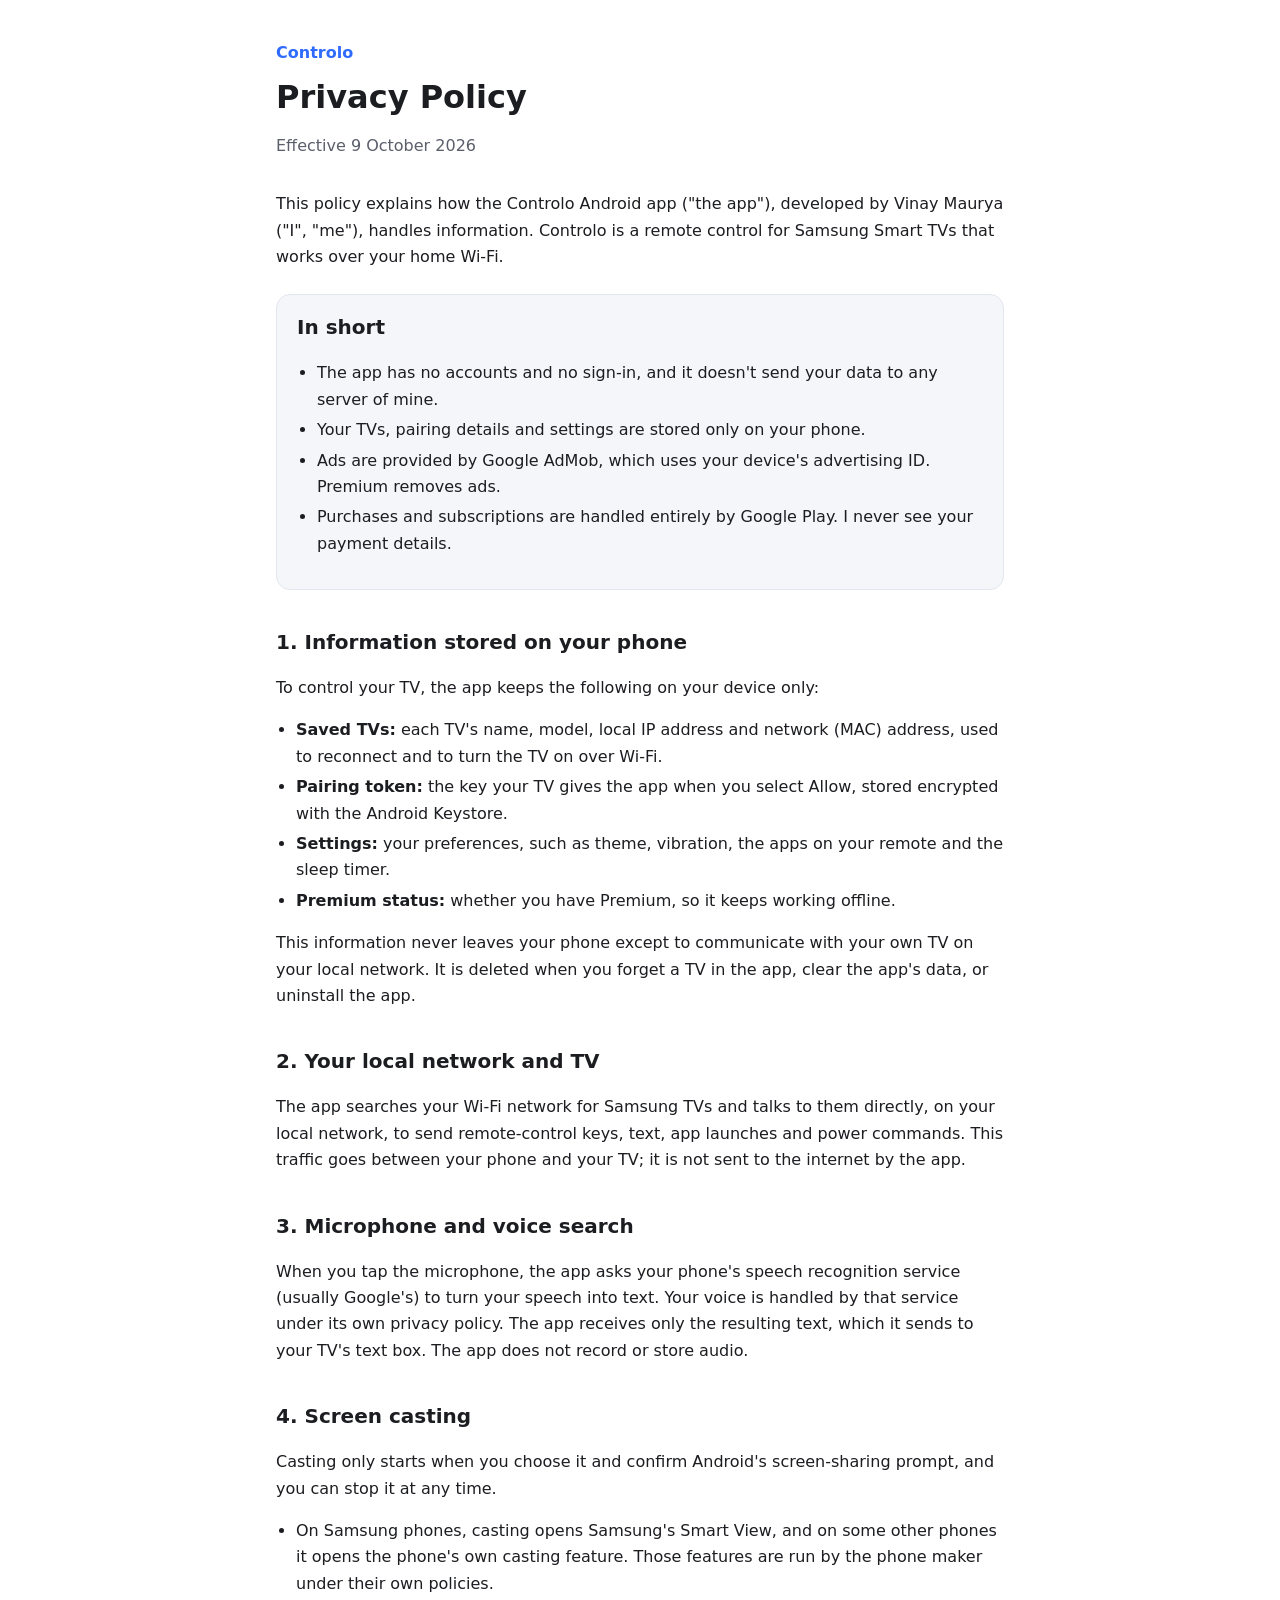
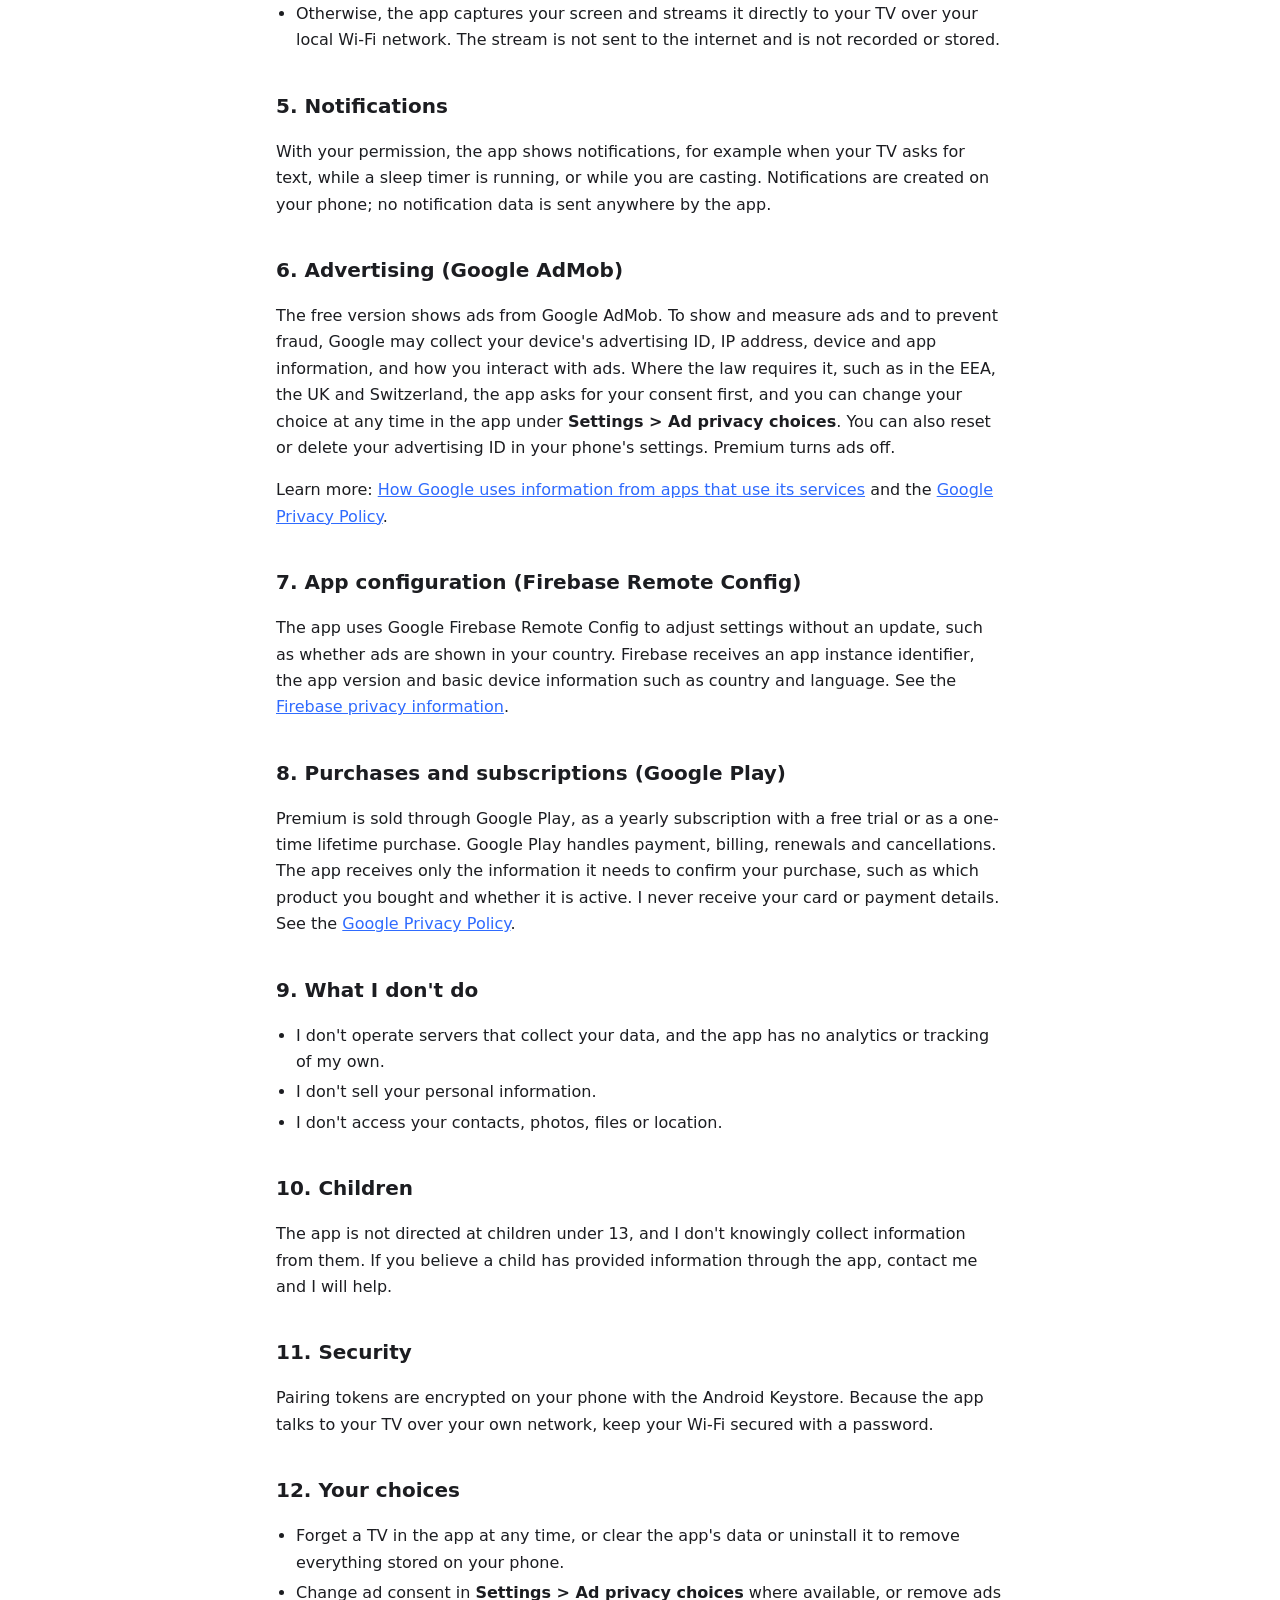
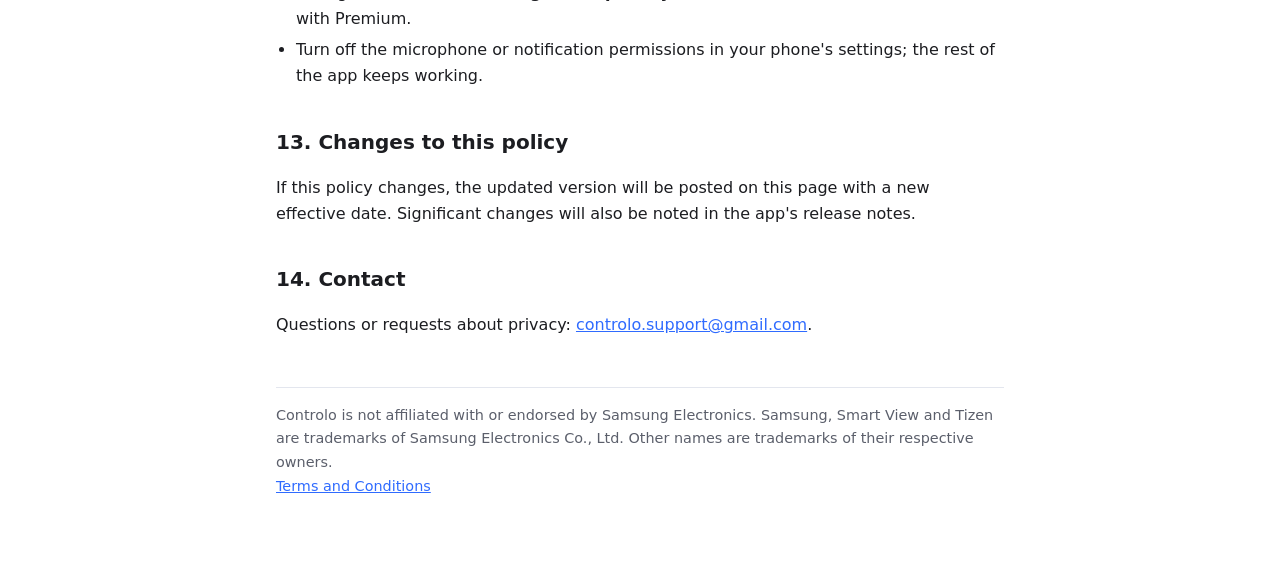
==== privacy.html @ ade0541f "Add Controlo privacy policy and terms pages Privacy Policy and Terms and Conditions for the Controlo" ====
<!doctype html>
<html lang="en">
<head>
  <meta charset="utf-8">
  <meta name="viewport" content="width=device-width, initial-scale=1">
  <title>Controlo Privacy Policy</title>
  <meta name="description" content="How Controlo, the Wi-Fi remote for Samsung Smart TVs, handles your information.">
  <link rel="stylesheet" href="style.css">
</head>
<body>
<main>
  <header>
    <a class="brand" href="index.html">Controlo</a>
    <h1>Privacy Policy</h1>
    <p class="muted">Effective 9 October 2026</p>
  </header>

  <p>This policy explains how the Controlo Android app ("the app"), developed by Vinay Maurya ("I", "me"),
    handles information. Controlo is a remote control for Samsung Smart TVs that works over your home
    Wi-Fi.</p>

  <div class="summary">
    <h2>In short</h2>
    <ul>
      <li>The app has no accounts and no sign-in, and it doesn't send your data to any server of mine.</li>
      <li>Your TVs, pairing details and settings are stored only on your phone.</li>
      <li>Ads are provided by Google AdMob, which uses your device's advertising ID. Premium removes ads.</li>
      <li>Purchases and subscriptions are handled entirely by Google Play. I never see your payment details.</li>
    </ul>
  </div>

  <h2>1. Information stored on your phone</h2>
  <p>To control your TV, the app keeps the following on your device only:</p>
  <ul>
    <li><strong>Saved TVs:</strong> each TV's name, model, local IP address and network (MAC) address, used to
      reconnect and to turn the TV on over Wi-Fi.</li>
    <li><strong>Pairing token:</strong> the key your TV gives the app when you select Allow, stored encrypted
      with the Android Keystore.</li>
    <li><strong>Settings:</strong> your preferences, such as theme, vibration, the apps on your remote and the
      sleep timer.</li>
    <li><strong>Premium status:</strong> whether you have Premium, so it keeps working offline.</li>
  </ul>
  <p>This information never leaves your phone except to communicate with your own TV on your local network. It
    is deleted when you forget a TV in the app, clear the app's data, or uninstall the app.</p>

  <h2>2. Your local network and TV</h2>
  <p>The app searches your Wi-Fi network for Samsung TVs and talks to them directly, on your local network, to
    send remote-control keys, text, app launches and power commands. This traffic goes between your phone and
    your TV; it is not sent to the internet by the app.</p>

  <h2>3. Microphone and voice search</h2>
  <p>When you tap the microphone, the app asks your phone's speech recognition service (usually Google's) to turn
    your speech into text. Your voice is handled by that service under its own privacy policy. The app receives
    only the resulting text, which it sends to your TV's text box. The app does not record or store audio.</p>

  <h2>4. Screen casting</h2>
  <p>Casting only starts when you choose it and confirm Android's screen-sharing prompt, and you can stop it at
    any time.</p>
  <ul>
    <li>On Samsung phones, casting opens Samsung's Smart View, and on some other phones it opens the phone's own
      casting feature. Those features are run by the phone maker under their own policies.</li>
    <li>Otherwise, the app captures your screen and streams it directly to your TV over your local Wi-Fi network.
      The stream is not sent to the internet and is not recorded or stored.</li>
  </ul>

  <h2>5. Notifications</h2>
  <p>With your permission, the app shows notifications, for example when your TV asks for text, while a sleep
    timer is running, or while you are casting. Notifications are created on your phone; no notification data is
    sent anywhere by the app.</p>

  <h2>6. Advertising (Google AdMob)</h2>
  <p>The free version shows ads from Google AdMob. To show and measure ads and to prevent fraud, Google may
    collect your device's advertising ID, IP address, device and app information, and how you interact with ads.
    Where the law requires it, such as in the EEA, the UK and Switzerland, the app asks for your consent first, and
    you can change your choice at any time in the app under <strong>Settings &gt; Ad privacy choices</strong>.
    You can also reset or delete your advertising ID in your phone's settings. Premium turns ads off.</p>
  <p>Learn more: <a href="https://policies.google.com/technologies/partner-sites">How Google uses information from
    apps that use its services</a> and the <a href="https://policies.google.com/privacy">Google Privacy Policy</a>.</p>

  <h2>7. App configuration (Firebase Remote Config)</h2>
  <p>The app uses Google Firebase Remote Config to adjust settings without an update, such as whether ads are shown
    in your country. Firebase receives an app instance identifier, the app version and basic device information
    such as country and language. See the <a href="https://firebase.google.com/support/privacy">Firebase privacy
    information</a>.</p>

  <h2>8. Purchases and subscriptions (Google Play)</h2>
  <p>Premium is sold through Google Play, as a yearly subscription with a free trial or as a one-time lifetime
    purchase. Google Play handles payment, billing, renewals and cancellations. The app receives only the
    information it needs to confirm your purchase, such as which product you bought and whether it is active.
    I never receive your card or payment details. See the
    <a href="https://policies.google.com/privacy">Google Privacy Policy</a>.</p>

  <h2>9. What I don't do</h2>
  <ul>
    <li>I don't operate servers that collect your data, and the app has no analytics or tracking of my own.</li>
    <li>I don't sell your personal information.</li>
    <li>I don't access your contacts, photos, files or location.</li>
  </ul>

  <h2>10. Children</h2>
  <p>The app is not directed at children under 13, and I don't knowingly collect information from them. If you
    believe a child has provided information through the app, contact me and I will help.</p>

  <h2>11. Security</h2>
  <p>Pairing tokens are encrypted on your phone with the Android Keystore. Because the app talks to your TV over
    your own network, keep your Wi-Fi secured with a password.</p>

  <h2>12. Your choices</h2>
  <ul>
    <li>Forget a TV in the app at any time, or clear the app's data or uninstall it to remove everything stored on
      your phone.</li>
    <li>Change ad consent in <strong>Settings &gt; Ad privacy choices</strong> where available, or remove ads with
      Premium.</li>
    <li>Turn off the microphone or notification permissions in your phone's settings; the rest of the app keeps
      working.</li>
  </ul>

  <h2>13. Changes to this policy</h2>
  <p>If this policy changes, the updated version will be posted on this page with a new effective date. Significant
    changes will also be noted in the app's release notes.</p>

  <h2>14. Contact</h2>
  <p>Questions or requests about privacy: <a href="mailto:controlo.support@gmail.com">controlo.support@gmail.com</a>.</p>

  <footer>
    Controlo is not affiliated with or endorsed by Samsung Electronics. Samsung, Smart View and Tizen are
    trademarks of Samsung Electronics Co., Ltd. Other names are trademarks of their respective owners.<br>
    <a href="terms.html">Terms and Conditions</a>
  </footer>
</main>
</body>
</html>
---- style.css ----
:root {
  --bg: #ffffff;
  --text: #1c1d21;
  --muted: #5b5f6b;
  --accent: #2f6bff;
  --card: #f4f6fa;
  --border: #e3e6ee;
}

@media (prefers-color-scheme: dark) {
  :root {
    --bg: #111317;
    --text: #e8eaf0;
    --muted: #a3a8b5;
    --accent: #7aa2ff;
    --card: #1b1e24;
    --border: #2a2e37;
  }
}

* { box-sizing: border-box; }

body {
  margin: 0;
  background: var(--bg);
  color: var(--text);
  font: 16px/1.65 system-ui, -apple-system, "Segoe UI", Roboto, "Helvetica Neue", Arial, sans-serif;
}

main {
  max-width: 760px;
  margin: 0 auto;
  padding: 40px 16px 64px;
}

header { margin-bottom: 32px; }

.brand {
  display: inline-block;
  font-weight: 700;
  color: var(--accent);
  text-decoration: none;
  margin-bottom: 12px;
}

h1 { font-size: 2rem; line-height: 1.2; margin: 0 0 8px; }
h2 { font-size: 1.25rem; margin: 36px 0 8px; }
h3 { font-size: 1.05rem; margin: 20px 0 4px; }

p, li { color: var(--text); }
.muted { color: var(--muted); }
a { color: var(--accent); }

ul { padding-left: 1.25rem; }
li { margin: 4px 0; }

.summary {
  background: var(--card);
  border: 1px solid var(--border);
  border-radius: 14px;
  padding: 16px 20px;
  margin: 24px 0;
}
.summary h2 { margin-top: 0; }

.cards { display: grid; gap: 12px; margin-top: 24px; }
.card {
  display: block;
  background: var(--card);
  border: 1px solid var(--border);
  border-radius: 14px;
  padding: 18px 20px;
  color: var(--text);
  text-decoration: none;
}
.card strong { display: block; font-size: 1.1rem; color: var(--accent); }

footer {
  margin-top: 48px;
  padding-top: 16px;
  border-top: 1px solid var(--border);
  font-size: 0.9rem;
  color: var(--muted);
}
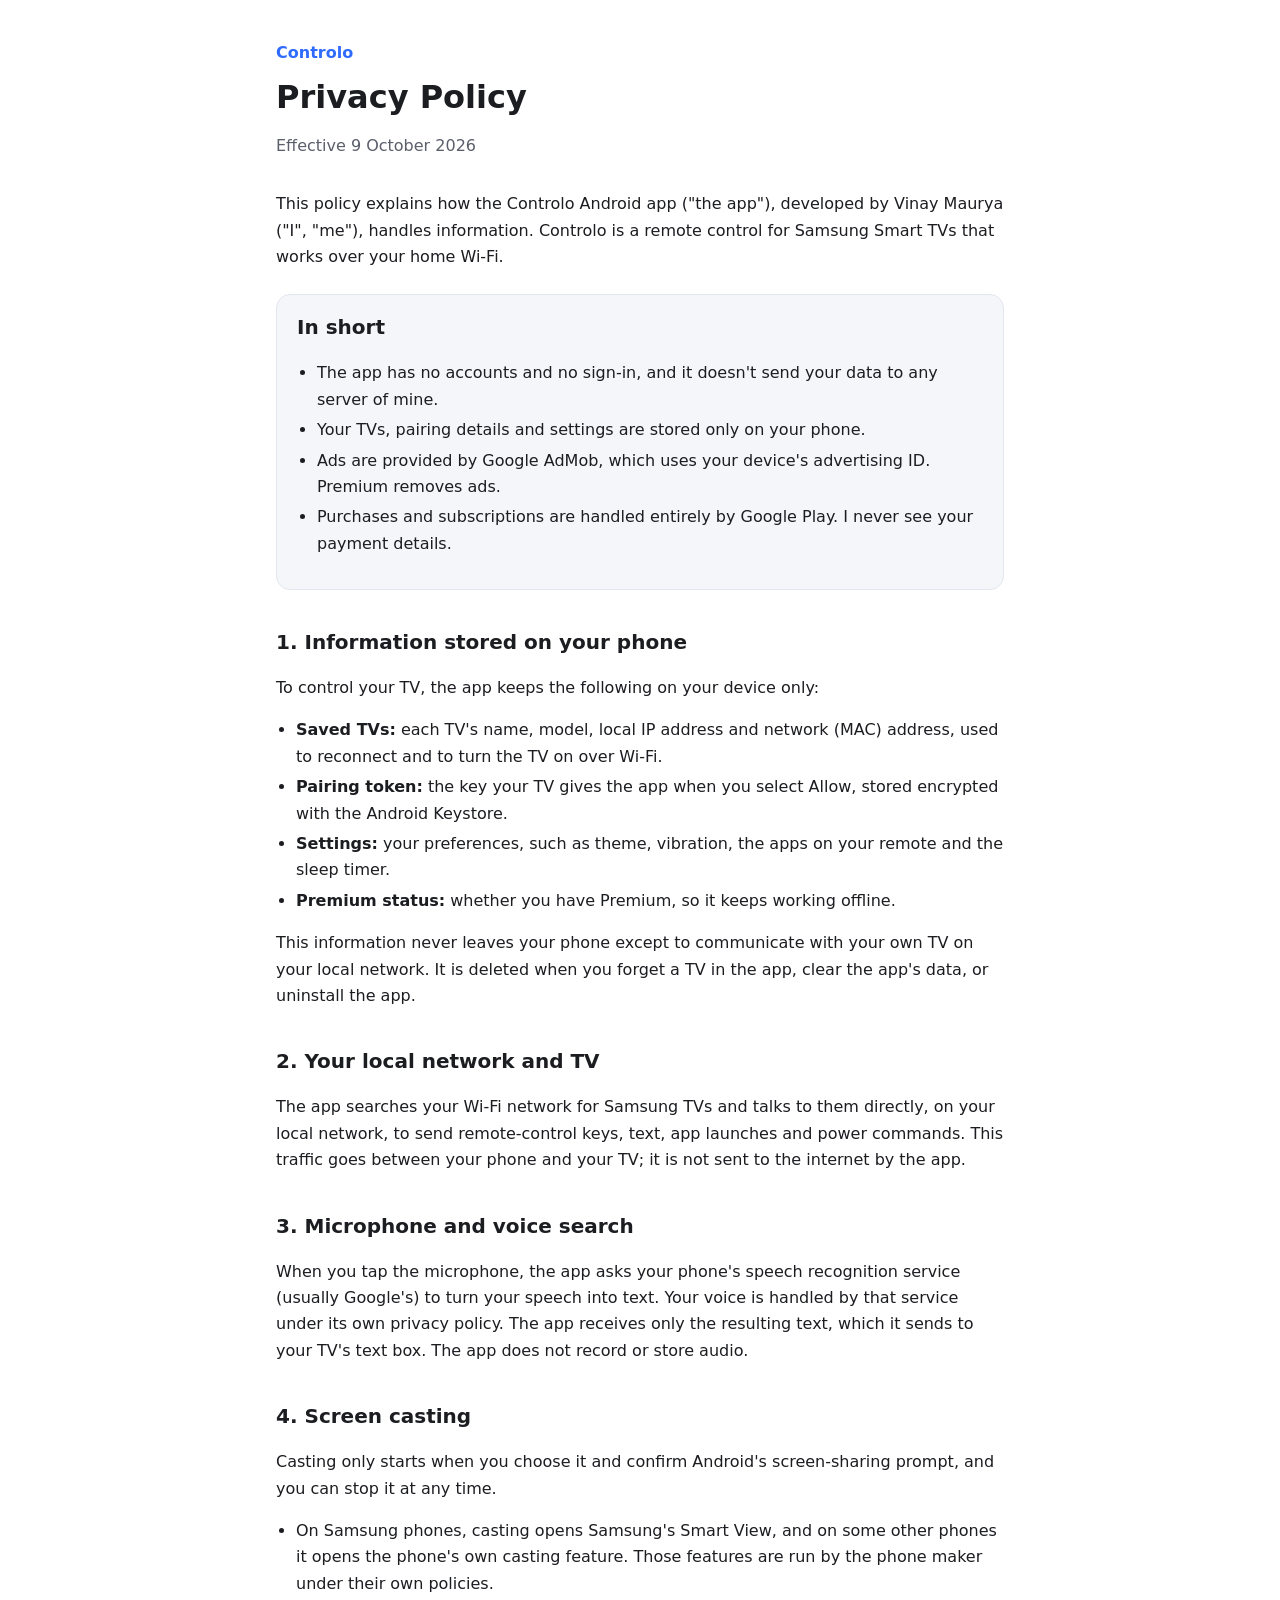
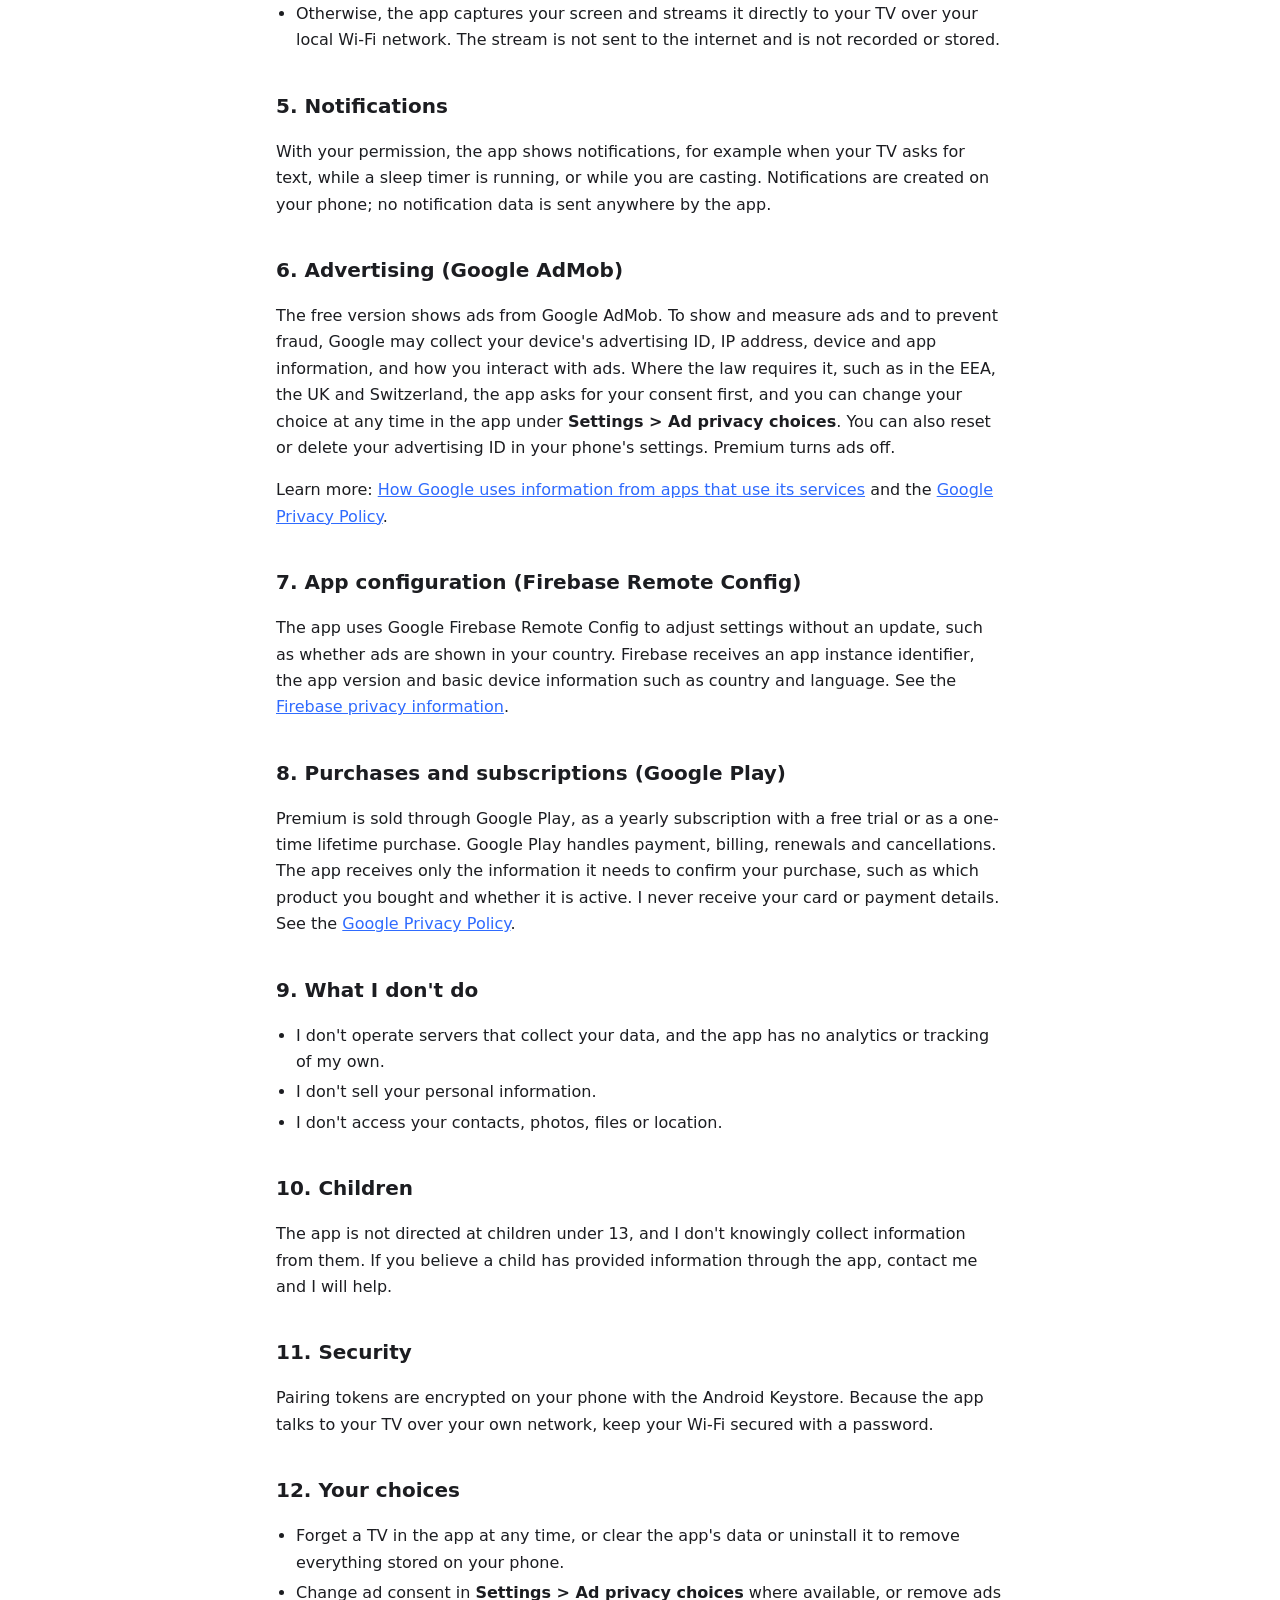
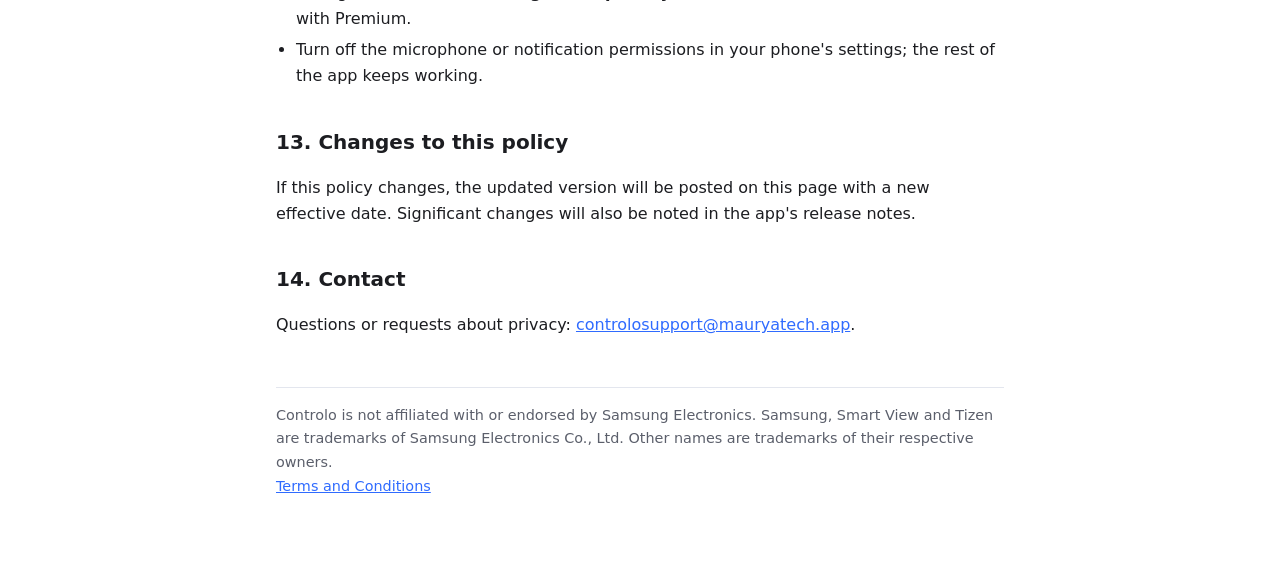
==== commit bb769c0b: "Use the mauryatech.app support address Co-Authored-By: Claude Opus 5.5 <noreply@anthropic.com>" ====
--- a/privacy.html
+++ b/privacy.html
@@ -120,7 +120,7 @@
     changes will also be noted in the app's release notes.</p>
 
   <h2>14. Contact</h2>
-  <p>Questions or requests about privacy: <a href="mailto:controlo.support@gmail.com">controlo.support@gmail.com</a>.</p>
+  <p>Questions or requests about privacy: <a href="mailto:controlosupport@mauryatech.app">controlosupport@mauryatech.app</a>.</p>
 
   <footer>
     Controlo is not affiliated with or endorsed by Samsung Electronics. Samsung, Smart View and Tizen are
